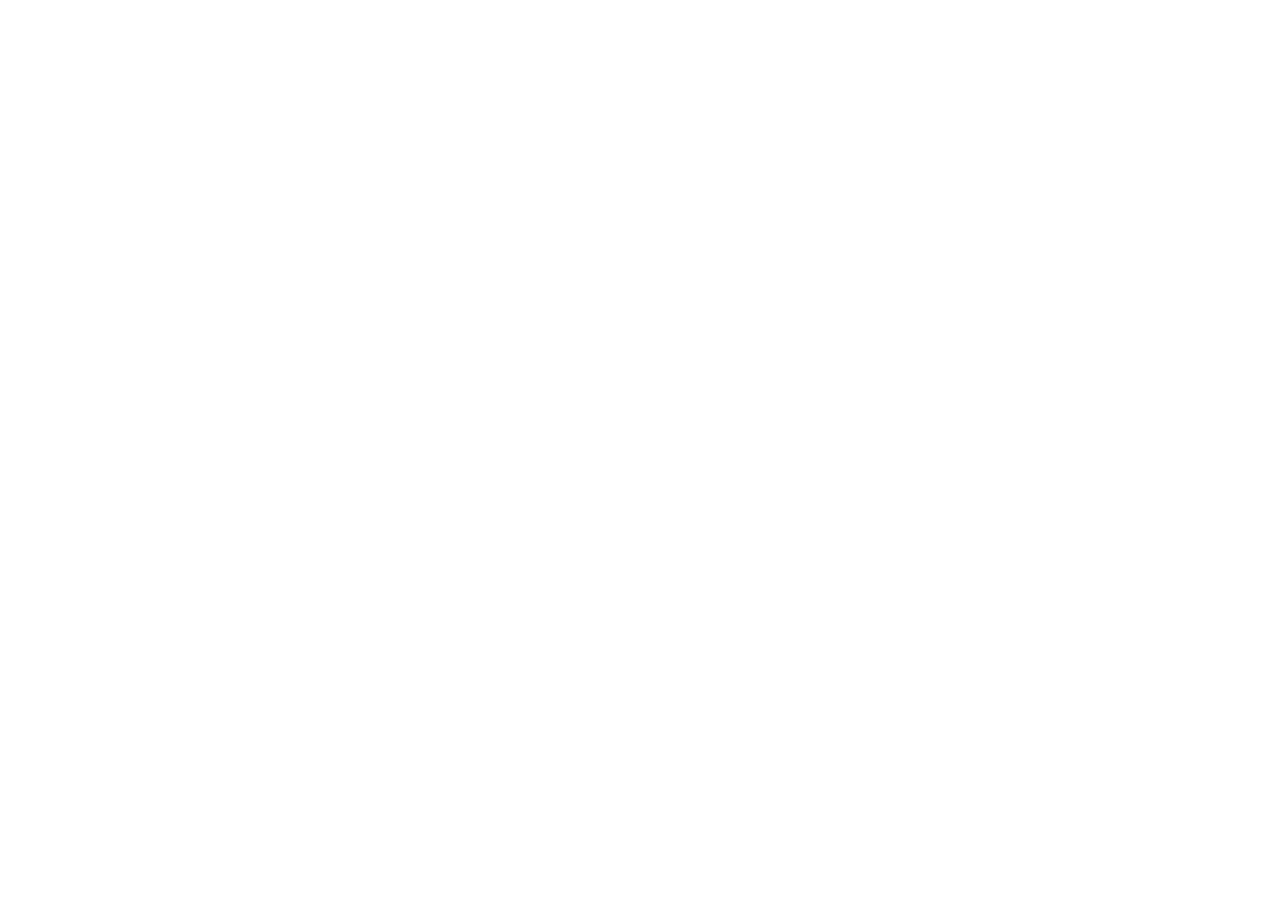
==== index.html @ 53f3fbb9 "add GitHub Pages index" ====
<!DOCTYPE html>
<html lang="zh-CN">
<head>
<meta charset="UTF-8">
<meta name="viewport" content="width=device-width, initial-scale=1.0">
<title>games 路 灏忔父鎴忎笌灏忓伐鍏峰悎闆?/title>
<style>
  :root {
    --bg: #0f1117;
    --card: #1a1d27;
    --border: #2a2e3b;
    --text: #e8eaf0;
    --muted: #8a91a0;
    --accent: #6f8cff;
    --green: #3ddc84;
    --amber: #ffb454;
  }
  * { box-sizing: border-box; margin: 0; padding: 0; }
  body {
    font-family: -apple-system, "PingFang SC", "Microsoft YaHei", sans-serif;
    background: var(--bg);
    color: var(--text);
    min-height: 100vh;
    padding: 40px 20px;
  }
  .wrap { max-width: 860px; margin: 0 auto; }
  header { text-align: center; margin-bottom: 40px; }
  header h1 {
    font-size: 34px;
    font-weight: 800;
    background: linear-gradient(135deg, #6f8cff, #a78bfa);
    -webkit-background-clip: text;
    background-clip: text;
    color: transparent;
  }
  header p { color: var(--muted); margin-top: 8px; font-size: 15px; }
  .grid {
    display: grid;
    grid-template-columns: repeat(auto-fill, minmax(250px, 1fr));
    gap: 16px;
  }
  .card {
    background: var(--card);
    border: 1px solid var(--border);
    border-radius: 14px;
    padding: 20px;
    text-decoration: none;
    color: var(--text);
    transition: transform .15s, border-color .15s;
    display: block;
  }
  .card:hover { transform: translateY(-3px); border-color: var(--accent); }
  .card .icon { font-size: 28px; margin-bottom: 10px; }
  .card h3 { font-size: 17px; margin-bottom: 6px; }
  .card p { color: var(--muted); font-size: 13px; line-height: 1.5; }
  .tag {
    display: inline-block;
    font-size: 11px;
    padding: 2px 8px;
    border-radius: 20px;
    margin-top: 10px;
    background: rgba(111,140,255,.15);
    color: var(--accent);
  }
  .tag.green { background: rgba(61,220,132,.15); color: var(--green); }
  .tag.amber { background: rgba(255,180,84,.15); color: var(--amber); }
  footer {
    text-align: center;
    color: var(--muted);
    font-size: 13px;
    margin-top: 48px;
  }
  footer a { color: var(--accent); }
</style>
</head>
<body>
<div class="wrap">
  <header>
    <h1>games</h1>
    <p>涓汉灏忔父鎴忎笌灏忓伐鍏峰悎闆?路 鍗曟枃浠躲€侀浂渚濊禆銆佸紑绠卞嵆鐢?/p>
  </header>

  <div class="grid">
    <a class="card" href="ant-blocks.html">
      <div class="icon">馃悳</div>
      <h3>铓傝殎鎼柟鍧?/h3>
      <p>鎼繍/娑堥櫎绫诲皬娓告垙锛屽弻鍑诲嵆鐜┿€?/p>
      <span class="tag green">灏忔父鎴?/span>
    </a>

    <a class="card" href="block-puzzle-ocean.html">
      <div class="icon">馃寠</div>
      <h3>鏂瑰潡鎷煎浘 路 娴锋磱鍘嗛櫓</h3>
      <p>9脳9 鎷栨嫿娑堥櫎 + 鍍忕礌鐢婚棷鍏筹紝鏈湴瀛樻。銆?/p>
      <span class="tag green">灏忔父鎴?/span>
    </a>

    <a class="card" href="family-memory.html">
      <div class="icon">馃梻锔?/div>
      <h3>瀹跺涵鐗╁搧浣嶇疆澶囧繕</h3>
      <p>闂ㄧ閽ュ寵銆佸厖鐢靛疂鈥?鏀惧摢浜嗭紵褰曞叆浣嶇疆涓€閿煡鎵俱€?/p>
      <span class="tag">宸ュ叿</span>
    </a>

    <a class="card" href="https://github.com/hebugui/games/tree/master/video-translator">
      <div class="icon">馃幀</div>
      <h3>瑙嗛瀹炴椂缈昏瘧</h3>
      <p>Edge 瑙嗛瀹炴椂缈昏瘧锛氭壃澹板櫒闊抽璇嗗埆 + 瀛楀箷鍙犲姞銆?/p>
      <span class="tag amber">宸ュ叿</span>
    </a>
  </div>

  <footer>
    婧愮爜瑙?<a href="https://github.com/hebugui/games">github.com/hebugui/games</a>
  </footer>
</div>
</body>
</html>
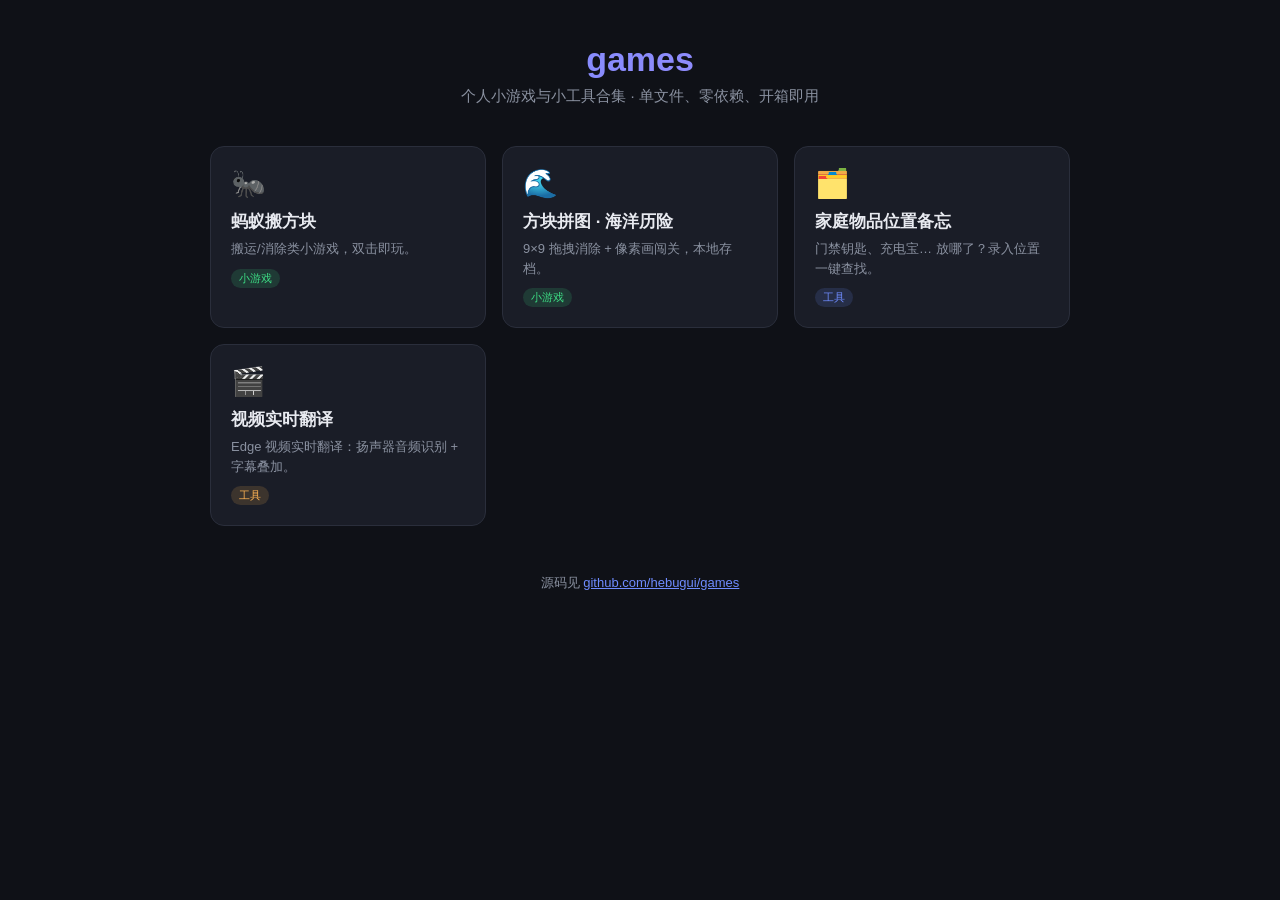
==== commit ca67d293: "fix encoding: re-upload with correct UTF-8" ====
--- a/index.html
+++ b/index.html
@@ -3,7 +3,7 @@
 <head>
 <meta charset="UTF-8">
 <meta name="viewport" content="width=device-width, initial-scale=1.0">
-<title>games 路 灏忔父鎴忎笌灏忓伐鍏峰悎闆?/title>
+<title>games · 小游戏与小工具合集</title>
 <style>
   :root {
     --bg: #0f1117;
@@ -77,41 +77,41 @@
 <div class="wrap">
   <header>
     <h1>games</h1>
-    <p>涓汉灏忔父鎴忎笌灏忓伐鍏峰悎闆?路 鍗曟枃浠躲€侀浂渚濊禆銆佸紑绠卞嵆鐢?/p>
+    <p>个人小游戏与小工具合集 · 单文件、零依赖、开箱即用</p>
   </header>
 
   <div class="grid">
     <a class="card" href="ant-blocks.html">
-      <div class="icon">馃悳</div>
-      <h3>铓傝殎鎼柟鍧?/h3>
-      <p>鎼繍/娑堥櫎绫诲皬娓告垙锛屽弻鍑诲嵆鐜┿€?/p>
-      <span class="tag green">灏忔父鎴?/span>
+      <div class="icon">🐜</div>
+      <h3>蚂蚁搬方块</h3>
+      <p>搬运/消除类小游戏，双击即玩。</p>
+      <span class="tag green">小游戏</span>
     </a>
 
     <a class="card" href="block-puzzle-ocean.html">
-      <div class="icon">馃寠</div>
-      <h3>鏂瑰潡鎷煎浘 路 娴锋磱鍘嗛櫓</h3>
-      <p>9脳9 鎷栨嫿娑堥櫎 + 鍍忕礌鐢婚棷鍏筹紝鏈湴瀛樻。銆?/p>
-      <span class="tag green">灏忔父鎴?/span>
+      <div class="icon">🌊</div>
+      <h3>方块拼图 · 海洋历险</h3>
+      <p>9×9 拖拽消除 + 像素画闯关，本地存档。</p>
+      <span class="tag green">小游戏</span>
     </a>
 
     <a class="card" href="family-memory.html">
-      <div class="icon">馃梻锔?/div>
-      <h3>瀹跺涵鐗╁搧浣嶇疆澶囧繕</h3>
-      <p>闂ㄧ閽ュ寵銆佸厖鐢靛疂鈥?鏀惧摢浜嗭紵褰曞叆浣嶇疆涓€閿煡鎵俱€?/p>
-      <span class="tag">宸ュ叿</span>
+      <div class="icon">🗂️</div>
+      <h3>家庭物品位置备忘</h3>
+      <p>门禁钥匙、充电宝… 放哪了？录入位置一键查找。</p>
+      <span class="tag">工具</span>
     </a>
 
     <a class="card" href="https://github.com/hebugui/games/tree/master/video-translator">
-      <div class="icon">馃幀</div>
-      <h3>瑙嗛瀹炴椂缈昏瘧</h3>
-      <p>Edge 瑙嗛瀹炴椂缈昏瘧锛氭壃澹板櫒闊抽璇嗗埆 + 瀛楀箷鍙犲姞銆?/p>
-      <span class="tag amber">宸ュ叿</span>
+      <div class="icon">🎬</div>
+      <h3>视频实时翻译</h3>
+      <p>Edge 视频实时翻译：扬声器音频识别 + 字幕叠加。</p>
+      <span class="tag amber">工具</span>
     </a>
   </div>
 
   <footer>
-    婧愮爜瑙?<a href="https://github.com/hebugui/games">github.com/hebugui/games</a>
+    源码见 <a href="https://github.com/hebugui/games">github.com/hebugui/games</a>
   </footer>
 </div>
 </body>
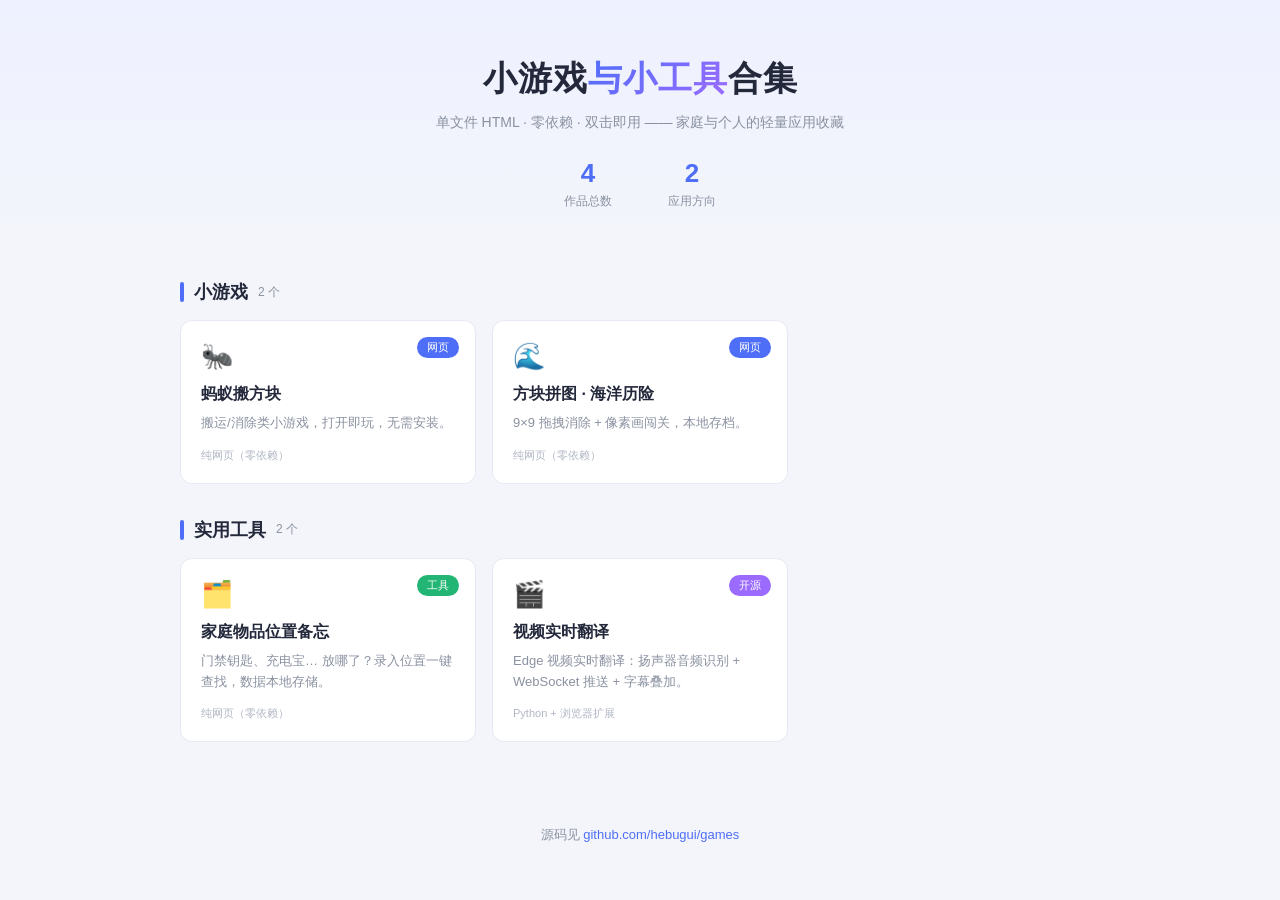
==== commit ba1a26c4: "redesign index: light theme with sections and pills" ====
--- a/index.html
+++ b/index.html
@@ -6,14 +6,13 @@
 <title>games · 小游戏与小工具合集</title>
 <style>
   :root {
-    --bg: #0f1117;
-    --card: #1a1d27;
-    --border: #2a2e3b;
-    --text: #e8eaf0;
+    --bg: #f3f5fb;
+    --card: #ffffff;
+    --border: #e6e9f2;
+    --text: #23283b;
     --muted: #8a91a0;
-    --accent: #6f8cff;
-    --green: #3ddc84;
-    --amber: #ffb454;
+    --accent: #4f6ef7;
+    --accent2: #9b6bff;
   }
   * { box-sizing: border-box; margin: 0; padding: 0; }
   body {
@@ -21,98 +20,156 @@
     background: var(--bg);
     color: var(--text);
     min-height: 100vh;
-    padding: 40px 20px;
   }
-  .wrap { max-width: 860px; margin: 0 auto; }
-  header { text-align: center; margin-bottom: 40px; }
-  header h1 {
+  .hero {
+    text-align: center;
+    padding: 56px 20px 36px;
+    background: linear-gradient(180deg, #eef1ff 0%, rgba(243,245,251,0) 100%);
+  }
+  .hero h1 {
     font-size: 34px;
     font-weight: 800;
-    background: linear-gradient(135deg, #6f8cff, #a78bfa);
+    letter-spacing: 1px;
+  }
+  .hero h1 .grad {
+    background: linear-gradient(135deg, #4f6ef7, #9b6bff);
     -webkit-background-clip: text;
     background-clip: text;
     color: transparent;
   }
-  header p { color: var(--muted); margin-top: 8px; font-size: 15px; }
+  .hero p { color: var(--muted); margin-top: 12px; font-size: 14px; }
+  .stats {
+    display: flex;
+    justify-content: center;
+    gap: 56px;
+    margin-top: 26px;
+  }
+  .stats .num {
+    font-size: 26px;
+    font-weight: 800;
+    color: var(--accent);
+  }
+  .stats .lbl { color: var(--muted); font-size: 12px; margin-top: 4px; }
+  .wrap { max-width: 960px; margin: 0 auto; padding: 0 20px 60px; }
+  .section-head {
+    display: flex;
+    align-items: center;
+    gap: 10px;
+    margin: 34px 0 16px;
+  }
+  .section-head .bar {
+    width: 4px;
+    height: 20px;
+    border-radius: 2px;
+    background: var(--accent);
+  }
+  .section-head h2 { font-size: 18px; font-weight: 700; }
+  .section-head .count { color: var(--muted); font-size: 12px; }
   .grid {
     display: grid;
-    grid-template-columns: repeat(auto-fill, minmax(250px, 1fr));
+    grid-template-columns: repeat(auto-fill, minmax(270px, 1fr));
     gap: 16px;
   }
   .card {
+    position: relative;
     background: var(--card);
     border: 1px solid var(--border);
-    border-radius: 14px;
+    border-radius: 12px;
     padding: 20px;
     text-decoration: none;
     color: var(--text);
-    transition: transform .15s, border-color .15s;
+    transition: transform .15s, box-shadow .15s;
     display: block;
   }
-  .card:hover { transform: translateY(-3px); border-color: var(--accent); }
-  .card .icon { font-size: 28px; margin-bottom: 10px; }
-  .card h3 { font-size: 17px; margin-bottom: 6px; }
-  .card p { color: var(--muted); font-size: 13px; line-height: 1.5; }
-  .tag {
-    display: inline-block;
+  .card:hover {
+    transform: translateY(-3px);
+    box-shadow: 0 8px 24px rgba(79,110,247,.12);
+    border-color: #c9d4ff;
+  }
+  .pill {
+    position: absolute;
+    top: 16px;
+    right: 16px;
     font-size: 11px;
-    padding: 2px 8px;
+    padding: 3px 10px;
     border-radius: 20px;
-    margin-top: 10px;
-    background: rgba(111,140,255,.15);
-    color: var(--accent);
+    color: #fff;
+    background: var(--accent);
   }
-  .tag.green { background: rgba(61,220,132,.15); color: var(--green); }
-  .tag.amber { background: rgba(255,180,84,.15); color: var(--amber); }
+  .pill.blue { background: #4f6ef7; }
+  .pill.green { background: #22b573; }
+  .pill.purple { background: #9b6bff; }
+  .card .icon { font-size: 26px; margin-bottom: 12px; }
+  .card h3 { font-size: 16px; font-weight: 700; margin-bottom: 8px; padding-right: 52px; }
+  .card p { color: var(--muted); font-size: 13px; line-height: 1.6; }
+  .card .src { color: #b0b6c3; font-size: 11px; margin-top: 14px; }
   footer {
     text-align: center;
     color: var(--muted);
     font-size: 13px;
-    margin-top: 48px;
+    padding: 24px 0 40px;
   }
-  footer a { color: var(--accent); }
+  footer a { color: var(--accent); text-decoration: none; }
 </style>
 </head>
 <body>
-<div class="wrap">
-  <header>
-    <h1>games</h1>
-    <p>个人小游戏与小工具合集 · 单文件、零依赖、开箱即用</p>
-  </header>
+  <div class="hero">
+    <h1>小游戏<span class="grad">与小工具</span>合集</h1>
+    <p>单文件 HTML · 零依赖 · 双击即用 —— 家庭与个人的轻量应用收藏</p>
+    <div class="stats">
+      <div><div class="num">4</div><div class="lbl">作品总数</div></div>
+      <div><div class="num">2</div><div class="lbl">应用方向</div></div>
+    </div>
+  </div>
 
-  <div class="grid">
-    <a class="card" href="ant-blocks.html">
-      <div class="icon">🐜</div>
-      <h3>蚂蚁搬方块</h3>
-      <p>搬运/消除类小游戏，双击即玩。</p>
-      <span class="tag green">小游戏</span>
-    </a>
+  <div class="wrap">
+    <div class="section-head">
+      <div class="bar"></div>
+      <h2>小游戏</h2>
+      <span class="count">2 个</span>
+    </div>
+    <div class="grid">
+      <a class="card" href="ant-blocks.html">
+        <span class="pill blue">网页</span>
+        <div class="icon">🐜</div>
+        <h3>蚂蚁搬方块</h3>
+        <p>搬运/消除类小游戏，打开即玩，无需安装。</p>
+        <div class="src">纯网页（零依赖）</div>
+      </a>
+      <a class="card" href="block-puzzle-ocean.html">
+        <span class="pill blue">网页</span>
+        <div class="icon">🌊</div>
+        <h3>方块拼图 · 海洋历险</h3>
+        <p>9×9 拖拽消除 + 像素画闯关，本地存档。</p>
+        <div class="src">纯网页（零依赖）</div>
+      </a>
+    </div>
 
-    <a class="card" href="block-puzzle-ocean.html">
-      <div class="icon">🌊</div>
-      <h3>方块拼图 · 海洋历险</h3>
-      <p>9×9 拖拽消除 + 像素画闯关，本地存档。</p>
-      <span class="tag green">小游戏</span>
-    </a>
-
-    <a class="card" href="family-memory.html">
-      <div class="icon">🗂️</div>
-      <h3>家庭物品位置备忘</h3>
-      <p>门禁钥匙、充电宝… 放哪了？录入位置一键查找。</p>
-      <span class="tag">工具</span>
-    </a>
-
-    <a class="card" href="https://github.com/hebugui/games/tree/master/video-translator">
-      <div class="icon">🎬</div>
-      <h3>视频实时翻译</h3>
-      <p>Edge 视频实时翻译：扬声器音频识别 + 字幕叠加。</p>
-      <span class="tag amber">工具</span>
-    </a>
+    <div class="section-head">
+      <div class="bar"></div>
+      <h2>实用工具</h2>
+      <span class="count">2 个</span>
+    </div>
+    <div class="grid">
+      <a class="card" href="family-memory.html">
+        <span class="pill green">工具</span>
+        <div class="icon">🗂️</div>
+        <h3>家庭物品位置备忘</h3>
+        <p>门禁钥匙、充电宝… 放哪了？录入位置一键查找，数据本地存储。</p>
+        <div class="src">纯网页（零依赖）</div>
+      </a>
+      <a class="card" href="https://github.com/hebugui/games/tree/master/video-translator">
+        <span class="pill purple">开源</span>
+        <div class="icon">🎬</div>
+        <h3>视频实时翻译</h3>
+        <p>Edge 视频实时翻译：扬声器音频识别 + WebSocket 推送 + 字幕叠加。</p>
+        <div class="src">Python + 浏览器扩展</div>
+      </a>
+    </div>
   </div>
 
   <footer>
     源码见 <a href="https://github.com/hebugui/games">github.com/hebugui/games</a>
   </footer>
-</div>
 </body>
 </html>
